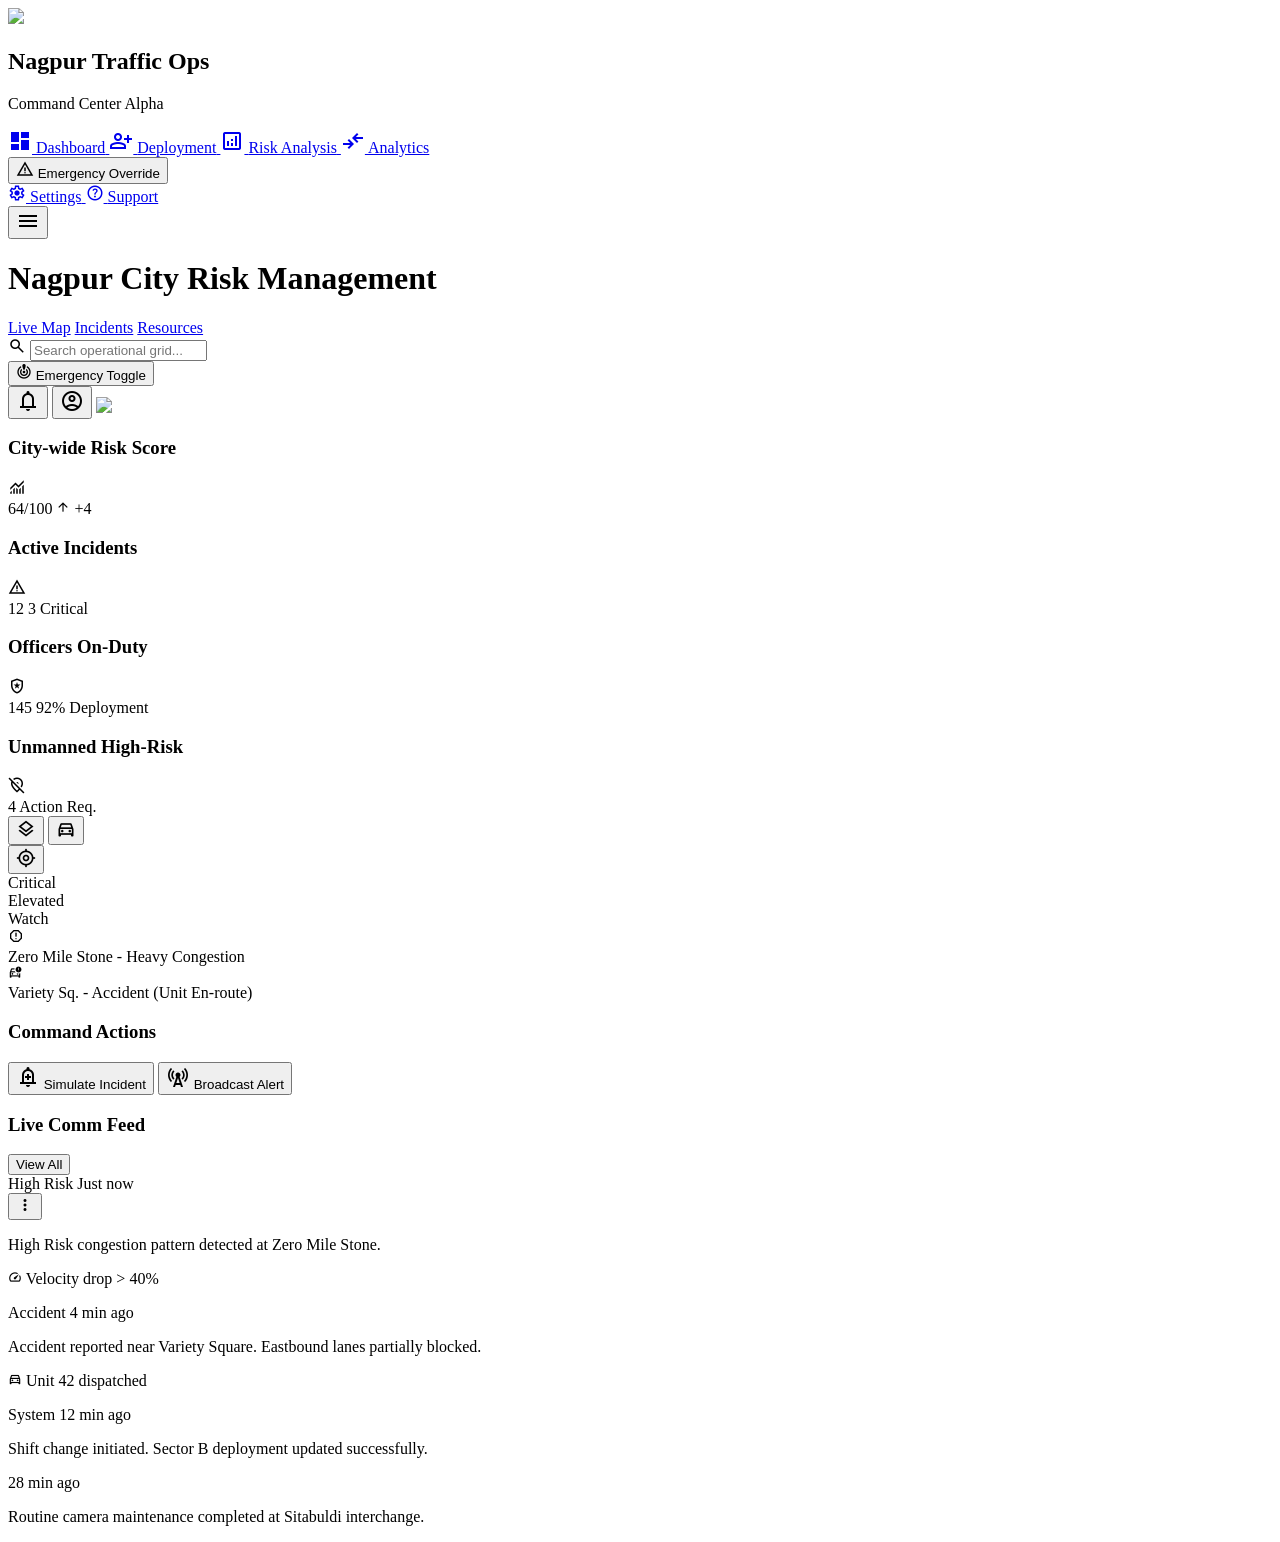
==== code.html @ 55764738 "Initial commit: modularized frontend implementation of Civic Sentinel" ====
<!DOCTYPE html>

<html lang="en"><head>
<meta charset="utf-8"/>
<meta content="width=device-width, initial-scale=1.0" name="viewport"/>
<title>Nagpur Traffic Ops Command Center</title>
<!-- Material Symbols -->
<link href="https://fonts.googleapis.com/css2?family=Material+Symbols+Outlined:wght,FILL@100..700,0..1&amp;display=swap" rel="stylesheet"/>
<!-- Google Fonts: Inter -->
<link href="https://fonts.googleapis.com" rel="preconnect"/>
<link crossorigin="" href="https://fonts.gstatic.com" rel="preconnect"/>
<link href="https://fonts.googleapis.com/css2?family=Inter:wght@400;500;600;700&amp;display=swap" rel="stylesheet"/>
<link href="https://fonts.googleapis.com/css2?family=Material+Symbols+Outlined:wght,FILL@100..700,0..1&amp;display=swap" rel="stylesheet"/>
<!-- Tailwind CSS Setup -->
<script src="https://cdn.tailwindcss.com?plugins=forms,container-queries"></script>
<script id="tailwind-config">
        tailwind.config = {
            darkMode: "class",
            theme: {
                extend: {
                    "colors": {
                        "on-primary-fixed-variant": "#2e476f",
                        "tertiary-fixed": "#ffdbca",
                        "surface": "#f8f9ff",
                        "on-tertiary-fixed-variant": "#773200",
                        "secondary-fixed-dim": "#88d982",
                        "tertiary": "#3c1600",
                        "inverse-surface": "#213145",
                        "surface-bright": "#f8f9ff",
                        "on-primary": "#ffffff",
                        "inverse-on-surface": "#eaf1ff",
                        "primary-fixed": "#d6e3ff",
                        "secondary": "#1b6d24",
                        "on-primary-container": "#87a0cd",
                        "primary-fixed-dim": "#aec7f7",
                        "surface-container-highest": "#d3e4fe",
                        "tertiary-fixed-dim": "#ffb68f",
                        "on-tertiary-container": "#ff7816",
                        "error": "#ba1a1a",
                        "on-secondary": "#ffffff",
                        "on-error": "#ffffff",
                        "secondary-container": "#a0f399",
                        "on-surface-variant": "#44474e",
                        "primary": "#002046",
                        "primary-container": "#1b365d",
                        "outline": "#74777f",
                        "error-container": "#ffdad6",
                        "surface-variant": "#d3e4fe",
                        "surface-container-lowest": "#ffffff",
                        "tertiary-container": "#5d2600",
                        "on-surface": "#0b1c30",
                        "background": "#f8f9ff",
                        "inverse-primary": "#aec7f7",
                        "surface-container-low": "#eff4ff",
                        "surface-tint": "#465f88",
                        "on-error-container": "#93000a",
                        "on-tertiary-fixed": "#331200",
                        "on-primary-fixed": "#001b3d",
                        "on-secondary-fixed": "#002204",
                        "on-secondary-fixed-variant": "#005312",
                        "surface-container-high": "#dce9ff",
                        "surface-dim": "#cbdbf5",
                        "surface-container": "#e5eeff",
                        "on-secondary-container": "#217128",
                        "outline-variant": "#c4c6cf",
                        "on-background": "#0b1c30",
                        "secondary-fixed": "#a3f69c",
                        "on-tertiary": "#ffffff"
                    },
                    "borderRadius": {
                        "DEFAULT": "0.125rem",
                        "lg": "0.25rem",
                        "xl": "0.5rem",
                        "full": "0.75rem"
                    },
                    "spacing": {
                        "container-padding": "24px",
                        "gutter": "16px",
                        "unit": "4px",
                        "table-row-height": "40px",
                        "input-height": "36px"
                    },
                    "fontFamily": {
                        "body-lg": ["Inter"],
                        "label-sm": ["Inter"],
                        "body-md": ["Inter"],
                        "data-tabular": ["Inter"],
                        "headline-sm": ["Inter"],
                        "display-lg": ["Inter"],
                        "label-caps": ["Inter"],
                        "headline-md": ["Inter"]
                    },
                    "fontSize": {
                        "body-lg": ["16px", { "lineHeight": "24px", "fontWeight": "400" }],
                        "label-sm": ["11px", { "lineHeight": "14px", "fontWeight": "500" }],
                        "body-md": ["14px", { "lineHeight": "20px", "fontWeight": "400" }],
                        "data-tabular": ["13px", { "lineHeight": "18px", "fontWeight": "500" }],
                        "headline-sm": ["20px", { "lineHeight": "28px", "fontWeight": "600" }],
                        "display-lg": ["32px", { "lineHeight": "40px", "letterSpacing": "-0.02em", "fontWeight": "700" }],
                        "label-caps": ["12px", { "lineHeight": "16px", "letterSpacing": "0.05em", "fontWeight": "700" }],
                        "headline-md": ["24px", { "lineHeight": "32px", "letterSpacing": "-0.01em", "fontWeight": "600" }]
                    }
                }
            }
        }
    </script>
<style>
        /* Base Material Icon utility for accurate rendering */
        .material-symbols-outlined {
            font-variation-settings: 'FILL' 0, 'wght' 400, 'GRAD' 0, 'opsz' 24;
        }
        /* Custom map marker pulse effect */
        @keyframes pulse-ring {
            0% { transform: scale(0.8); opacity: 0.5; }
            100% { transform: scale(2); opacity: 0; }
        }
        .marker-pulse::before {
            content: '';
            position: absolute;
            inset: -8px;
            border-radius: 50%;
            background-color: inherit;
            animation: pulse-ring 2s cubic-bezier(0.215, 0.61, 0.355, 1) infinite;
            z-index: -1;
        }
    </style>
</head>
<body class="bg-background text-on-background font-body-md antialiased h-screen flex overflow-hidden">
<!-- 
        Shared Component: SideNavBar 
        Active Tab logic: "Dashboard" matches intent of Command Center Dashboard
    -->
<aside class="hidden md:flex flex-col h-screen w-[320px] shrink-0 bg-surface dark:bg-inverse-surface border-r border-outline-variant dark:border-outline transition-all duration-200 ease-in-out font-body-md text-body-md z-40 relative shadow-[1px_0_0_0_rgba(0,0,0,0.05)]">
<!-- Header -->
<div class="p-gutter border-b border-outline-variant flex items-center gap-3">
<img class="w-10 h-10 rounded-full border border-outline-variant object-cover" data-alt="A highly detailed, professional circular emblem logo for Nagpur City Police, featuring minimal modern heraldry in a crisp white and deep primary blue palette, flat modern vector style, suitable for a high-tech government application." src="https://lh3.googleusercontent.com/aida-public/[base64]"/>
<div>
<h2 class="font-headline-sm text-headline-sm font-bold text-primary dark:text-inverse-primary leading-tight">Nagpur Traffic Ops</h2>
<p class="font-label-sm text-label-sm text-on-surface-variant">Command Center Alpha</p>
</div>
</div>
<!-- Main Navigation -->
<nav class="flex-1 overflow-y-auto py-gutter flex flex-col gap-1 px-2">
<!-- Active Tab: Dashboard -->
<a class="flex items-center gap-3 px-3 py-2 rounded-lg bg-primary-container text-on-primary-container font-bold border-r-4 border-primary transition-all duration-200 ease-in-out" href="#">
<span class="material-symbols-outlined" style="font-variation-settings: 'FILL' 1;">dashboard</span>
<span>Dashboard</span>
</a>
<!-- Inactive Tabs -->
<a class="flex items-center gap-3 px-3 py-2 rounded-lg text-on-surface-variant hover:bg-surface-container-highest dark:hover:bg-primary-container transition-all duration-200 ease-in-out" href="#">
<span class="material-symbols-outlined">person_add</span>
<span>Deployment</span>
</a>
<a class="flex items-center gap-3 px-3 py-2 rounded-lg text-on-surface-variant hover:bg-surface-container-highest dark:hover:bg-primary-container transition-all duration-200 ease-in-out" href="#">
<span class="material-symbols-outlined">analytics</span>
<span>Risk Analysis</span>
</a>
<a class="flex items-center gap-3 px-3 py-2 rounded-lg text-on-surface-variant hover:bg-surface-container-highest dark:hover:bg-primary-container transition-all duration-200 ease-in-out" href="#">
<span class="material-symbols-outlined">compare_arrows</span>
<span>Analytics</span>
</a>
</nav>
<!-- Footer Area (CTA & Links) -->
<div class="p-gutter border-t border-outline-variant flex flex-col gap-4">
<!-- CTA -->
<button class="w-full bg-error text-on-error font-label-caps text-label-caps py-2 px-4 rounded-DEFAULT flex items-center justify-center gap-2 hover:bg-on-error-container transition-colors shadow-[0_4px_6px_rgba(186,26,26,0.2)]">
<span class="material-symbols-outlined" style="font-size: 18px;">warning</span>
                Emergency Override
            </button>
<!-- Footer Nav -->
<div class="flex flex-col gap-1">
<a class="flex items-center gap-3 px-3 py-1.5 rounded-lg text-on-surface-variant hover:bg-surface-container-highest dark:hover:bg-primary-container transition-colors font-body-md text-body-md" href="#">
<span class="material-symbols-outlined" style="font-size: 18px;">settings</span>
<span>Settings</span>
</a>
<a class="flex items-center gap-3 px-3 py-1.5 rounded-lg text-on-surface-variant hover:bg-surface-container-highest dark:hover:bg-primary-container transition-colors font-body-md text-body-md" href="#">
<span class="material-symbols-outlined" style="font-size: 18px;">help</span>
<span>Support</span>
</a>
</div>
</div>
</aside>
<!-- Main Content Canvas -->
<div class="flex-1 flex flex-col h-screen overflow-hidden bg-background">
<!-- 
            Shared Component: TopAppBar
            Active Tab logic: "Live Map" maps to the core feature of this dashboard screen
        -->
<header class="flex justify-between items-center h-[64px] px-gutter w-full sticky top-0 z-50 bg-surface-bright dark:bg-inverse-surface border-b border-outline-variant dark:border-outline shadow-sm shrink-0">
<!-- Brand -->
<div class="flex items-center gap-4">
<!-- Mobile menu trigger placeholder -->
<button class="md:hidden text-on-surface-variant p-2 -ml-2 rounded hover:bg-surface-container transition-colors">
<span class="material-symbols-outlined">menu</span>
</button>
<h1 class="font-headline-sm text-headline-sm font-extrabold text-primary dark:text-inverse-primary tracking-tight">Nagpur City Risk Management</h1>
</div>
<!-- Central Nav Links (Desktop) -->
<nav class="hidden md:flex items-center gap-6 font-label-caps text-label-caps h-full">
<!-- Active Link -->
<a class="text-primary font-bold border-b-2 border-primary pb-1 h-full flex items-center translate-y-[1px]" href="#">Live Map</a>
<!-- Inactive Links -->
<a class="text-on-surface-variant hover:text-primary-fixed-dim transition-colors h-full flex items-center" href="#">Incidents</a>
<a class="text-on-surface-variant hover:text-primary-fixed-dim transition-colors h-full flex items-center" href="#">Resources</a>
</nav>
<!-- Trailing Actions -->
<div class="flex items-center gap-3 font-label-caps text-label-caps">
<!-- Search (on_right logic via position) -->
<div class="relative hidden lg:block">
<span class="material-symbols-outlined absolute left-2 top-1/2 -translate-y-1/2 text-outline text-sm" style="font-size: 18px;">search</span>
<input class="bg-surface border border-outline-variant rounded-DEFAULT pl-8 pr-3 py-1.5 text-body-md h-[32px] focus:ring-2 focus:ring-primary focus:ring-offset-1 focus:border-primary focus:outline-none w-[200px] transition-all placeholder:text-outline" placeholder="Search operational grid..." type="text"/>
</div>
<!-- Trailing Primary Action -->
<button class="hidden sm:flex items-center gap-1.5 bg-primary text-on-primary px-3 py-1.5 rounded-DEFAULT scale-95 active:scale-90 transition-transform font-bold">
<span class="material-symbols-outlined" style="font-size: 16px;">crisis_alert</span>
                    Emergency Toggle
                </button>
<div class="w-px h-6 bg-outline-variant mx-1 hidden sm:block"></div>
<!-- Icon Actions -->
<button class="text-on-surface-variant hover:text-primary-fixed-dim transition-colors p-1.5 rounded-full hover:bg-surface-container relative">
<span class="material-symbols-outlined">notifications</span>
<span class="absolute top-1.5 right-1.5 w-2 h-2 bg-error rounded-full border border-surface-bright"></span>
</button>
<button class="text-on-surface-variant hover:text-primary-fixed-dim transition-colors p-1.5 rounded-full hover:bg-surface-container">
<span class="material-symbols-outlined">account_circle</span>
</button>
<!-- Profile -->
<img class="w-8 h-8 rounded-full border border-outline object-cover ml-1 hidden sm:block cursor-pointer" data-alt="A small, professional headshot photo of a high-ranking Indian traffic police administrator in a crisp uniform against a neutral bright modern background, high key lighting." src="https://lh3.googleusercontent.com/aida-public/[base64]"/>
</div>
</header>
<!-- Dashboard Workspace (Scrollable) -->
<main class="flex-1 overflow-y-auto p-container-padding">
<div class="max-w-[1600px] mx-auto flex flex-col gap-container-padding">
<!-- KPI Row -->
<section class="grid grid-cols-1 md:grid-cols-2 lg:grid-cols-4 gap-gutter">
<!-- KPI 1 -->
<div class="bg-surface-container-lowest border border-outline-variant rounded-lg p-gutter shadow-[0_2px_4px_rgba(0,0,0,0.02)] flex flex-col justify-between h-[110px]">
<div class="flex justify-between items-start">
<h3 class="font-label-sm text-label-sm text-on-surface-variant uppercase tracking-wider">City-wide Risk Score</h3>
<span class="material-symbols-outlined text-tertiary-container" style="font-size: 18px;">monitoring</span>
</div>
<div class="flex items-end justify-between">
<span class="font-display-lg text-display-lg text-on-surface">64<span class="text-headline-md text-outline">/100</span></span>
<span class="bg-tertiary-fixed text-on-tertiary-fixed-variant font-data-tabular text-data-tabular px-2 py-0.5 rounded-DEFAULT flex items-center gap-1">
<span class="material-symbols-outlined" style="font-size: 14px;">arrow_upward</span> +4
                            </span>
</div>
</div>
<!-- KPI 2 -->
<div class="bg-surface-container-lowest border border-outline-variant rounded-lg p-gutter shadow-[0_2px_4px_rgba(0,0,0,0.02)] flex flex-col justify-between h-[110px]">
<div class="flex justify-between items-start">
<h3 class="font-label-sm text-label-sm text-on-surface-variant uppercase tracking-wider">Active Incidents</h3>
<span class="material-symbols-outlined text-error" style="font-size: 18px;">warning_amber</span>
</div>
<div class="flex items-end justify-between">
<span class="font-display-lg text-display-lg text-on-surface">12</span>
<span class="bg-error-container text-on-error-container font-data-tabular text-data-tabular px-2 py-0.5 rounded-DEFAULT font-bold">
                                3 Critical
                            </span>
</div>
</div>
<!-- KPI 3 -->
<div class="bg-surface-container-lowest border border-outline-variant rounded-lg p-gutter shadow-[0_2px_4px_rgba(0,0,0,0.02)] flex flex-col justify-between h-[110px]">
<div class="flex justify-between items-start">
<h3 class="font-label-sm text-label-sm text-on-surface-variant uppercase tracking-wider">Officers On-Duty</h3>
<span class="material-symbols-outlined text-secondary" style="font-size: 18px;">local_police</span>
</div>
<div class="flex items-end justify-between">
<span class="font-display-lg text-display-lg text-on-surface">145</span>
<span class="text-on-surface-variant font-data-tabular text-data-tabular">
                                92% Deployment
                            </span>
</div>
</div>
<!-- KPI 4 -->
<div class="bg-surface-container-lowest border border-outline-variant rounded-lg p-gutter shadow-[0_2px_4px_rgba(0,0,0,0.02)] flex flex-col justify-between h-[110px]">
<div class="flex justify-between items-start">
<h3 class="font-label-sm text-label-sm text-on-surface-variant uppercase tracking-wider">Unmanned High-Risk</h3>
<span class="material-symbols-outlined text-outline" style="font-size: 18px;">location_off</span>
</div>
<div class="flex items-end justify-between">
<span class="font-display-lg text-display-lg text-on-surface">4</span>
<span class="text-error font-data-tabular text-data-tabular flex items-center gap-1">
<span class="w-2 h-2 rounded-full bg-error animate-pulse"></span> Action Req.
                            </span>
</div>
</div>
</section>
<!-- Main Grid Layout -->
<div class="grid grid-cols-1 lg:grid-cols-12 gap-gutter h-[calc(100vh-280px)] min-h-[600px]">
<!-- Map Center Canvas (Spans 8 cols on large screens) -->
<section class="lg:col-span-8 bg-surface-container-lowest border border-outline-variant rounded-lg shadow-[0_2px_4px_rgba(0,0,0,0.02)] overflow-hidden relative flex flex-col">
<!-- Map Toolbar -->
<div class="absolute top-4 left-4 right-4 z-10 flex justify-between pointer-events-none">
<div class="bg-surface-container-lowest/90 backdrop-blur-sm border border-outline-variant rounded-DEFAULT shadow-sm p-1 flex gap-1 pointer-events-auto h-fit">
<button class="p-1.5 rounded bg-surface-container-highest text-on-surface hover:bg-surface-variant transition-colors" title="Heatmap Layer">
<span class="material-symbols-outlined" style="font-size: 20px;">layers</span>
</button>
<button class="p-1.5 rounded text-on-surface-variant hover:bg-surface-container transition-colors" title="Unit Layer">
<span class="material-symbols-outlined" style="font-size: 20px;">directions_car</span>
</button>
<div class="w-px bg-outline-variant mx-1 my-1"></div>
<button class="p-1.5 rounded text-on-surface-variant hover:bg-surface-container transition-colors" title="Recenter">
<span class="material-symbols-outlined" style="font-size: 20px;">my_location</span>
</button>
</div>
<!-- Map Legend Overlay -->
<div class="bg-surface-container-lowest/90 backdrop-blur-sm border border-outline-variant rounded-DEFAULT shadow-sm p-2 px-3 pointer-events-auto h-fit font-label-sm text-label-sm flex gap-4">
<div class="flex items-center gap-2"><div class="w-3 h-3 rounded bg-error"></div> Critical</div>
<div class="flex items-center gap-2"><div class="w-3 h-3 rounded bg-tertiary-container"></div> Elevated</div>
<div class="flex items-center gap-2"><div class="w-3 h-3 rounded bg-[#facc15]"></div> Watch</div>
</div>
</div>
<!-- Map Placeholder -->
<div class="w-full h-full bg-surface-variant relative" data-alt="A high-contrast, minimalist cartographic UI map rendering of Nagpur city layout. The map uses a very light white and pale blue professional aesthetic. It shows major arterial roads and city blocks clearly. The styling is flat, digital, data-viz oriented, suitable for a traffic command center backdrop without heavy satellite imagery textures." data-location="Nagpur, India" style="background-image: url('https://lh3.googleusercontent.com/aida-public/[base64]'); background-size: cover; background-position: center;">
<!-- Simulated Heatmap Clusters / Markers -->
<!-- Zero Mile Stone Incident (Critical) -->
<div class="absolute top-[40%] left-[45%] flex flex-col items-center group cursor-pointer pointer-events-auto z-20">
<div class="bg-error w-8 h-8 rounded-full flex items-center justify-center text-on-error shadow-[0_4px_8px_rgba(186,26,26,0.3)] marker-pulse relative border-2 border-white transform transition-transform group-hover:scale-125">
<span class="material-symbols-outlined" style="font-size: 16px;">report</span>
</div>
<div class="mt-2 bg-surface border border-outline-variant px-2 py-1 rounded shadow-sm opacity-0 group-hover:opacity-100 transition-opacity whitespace-nowrap font-label-sm text-label-sm text-on-surface pointer-events-none">
                                    Zero Mile Stone - Heavy Congestion
                                </div>
</div>
<!-- Variety Square Incident (Elevated) -->
<div class="absolute top-[55%] left-[60%] flex flex-col items-center group cursor-pointer pointer-events-auto z-20">
<div class="bg-tertiary-container w-6 h-6 rounded-full flex items-center justify-center text-on-tertiary shadow-sm relative border-2 border-white transform transition-transform group-hover:scale-125">
<span class="material-symbols-outlined" style="font-size: 14px;">car_crash</span>
</div>
<div class="mt-2 bg-surface border border-outline-variant px-2 py-1 rounded shadow-sm opacity-0 group-hover:opacity-100 transition-opacity whitespace-nowrap font-label-sm text-label-sm text-on-surface pointer-events-none">
                                    Variety Sq. - Accident (Unit En-route)
                                </div>
</div>
<!-- Standard Unit Marker -->
<div class="absolute top-[30%] left-[65%] flex flex-col items-center group cursor-pointer pointer-events-auto z-10">
<div class="bg-primary w-5 h-5 rounded-full flex items-center justify-center text-on-primary shadow-sm border border-white transform transition-transform group-hover:scale-110"></div>
</div>
</div>
</section>
<!-- Right Sidebar: Alerts & Actions (Spans 4 cols) -->
<section class="lg:col-span-4 flex flex-col gap-gutter h-full">
<!-- Quick Actions Card -->
<div class="bg-surface-container-lowest border border-outline-variant rounded-lg p-gutter shadow-[0_2px_4px_rgba(0,0,0,0.02)] shrink-0">
<h3 class="font-headline-sm text-headline-sm text-on-surface mb-4">Command Actions</h3>
<div class="grid grid-cols-2 gap-3">
<button class="bg-surface border border-outline-variant hover:border-primary hover:bg-surface-container-highest text-on-surface transition-all rounded-DEFAULT py-2 px-3 flex flex-col items-center justify-center gap-2 text-center h-[80px]">
<span class="material-symbols-outlined text-primary">add_alert</span>
<span class="font-label-caps text-label-caps">Simulate Incident</span>
</button>
<button class="bg-primary text-on-primary hover:bg-primary-container hover:shadow-sm transition-all rounded-DEFAULT py-2 px-3 flex flex-col items-center justify-center gap-2 text-center h-[80px]">
<span class="material-symbols-outlined">cell_tower</span>
<span class="font-label-caps text-label-caps">Broadcast Alert</span>
</button>
</div>
</div>
<!-- Recent Alerts List -->
<div class="bg-surface-container-lowest border border-outline-variant rounded-lg flex flex-col flex-1 shadow-[0_2px_4px_rgba(0,0,0,0.02)] overflow-hidden">
<div class="p-4 border-b border-outline-variant flex justify-between items-center bg-surface-bright shrink-0">
<h3 class="font-headline-sm text-headline-sm text-on-surface">Live Comm Feed</h3>
<button class="text-primary font-label-caps text-label-caps hover:underline">View All</button>
</div>
<div class="flex-1 overflow-y-auto p-0 m-0 list-none divide-y divide-outline-variant">
<!-- Alert Item 1 (Critical) -->
<div class="p-4 hover:bg-surface-container-low transition-colors cursor-pointer border-l-4 border-l-error">
<div class="flex justify-between items-start mb-1">
<div class="flex items-center gap-2">
<span class="bg-error-container text-on-error-container font-label-sm text-label-sm px-1.5 py-0.5 rounded uppercase tracking-wide">High Risk</span>
<span class="font-label-sm text-label-sm text-outline">Just now</span>
</div>
<button class="text-outline hover:text-primary transition-colors"><span class="material-symbols-outlined" style="font-size: 18px;">more_vert</span></button>
</div>
<p class="font-body-md text-body-md font-medium text-on-surface leading-snug">High Risk congestion pattern detected at <span class="font-bold">Zero Mile Stone</span>.</p>
<p class="font-data-tabular text-data-tabular text-on-surface-variant mt-2 flex items-center gap-1">
<span class="material-symbols-outlined" style="font-size: 14px;">speed</span> Velocity drop &gt; 40%
                                    </p>
</div>
<!-- Alert Item 2 (Elevated) -->
<div class="p-4 hover:bg-surface-container-low transition-colors cursor-pointer border-l-4 border-l-tertiary-container">
<div class="flex justify-between items-start mb-1">
<div class="flex items-center gap-2">
<span class="bg-tertiary-fixed text-on-tertiary-fixed-variant font-label-sm text-label-sm px-1.5 py-0.5 rounded uppercase tracking-wide">Accident</span>
<span class="font-label-sm text-label-sm text-outline">4 min ago</span>
</div>
</div>
<p class="font-body-md text-body-md font-medium text-on-surface leading-snug">Accident reported near <span class="font-bold">Variety Square</span>. Eastbound lanes partially blocked.</p>
<p class="font-data-tabular text-data-tabular text-on-surface-variant mt-2 flex items-center gap-1">
<span class="material-symbols-outlined" style="font-size: 14px;">directions_car</span> Unit 42 dispatched
                                    </p>
</div>
<!-- Alert Item 3 (System) -->
<div class="p-4 hover:bg-surface-container-low transition-colors cursor-pointer border-l-4 border-l-primary">
<div class="flex justify-between items-start mb-1">
<div class="flex items-center gap-2">
<span class="bg-surface-container-highest text-on-surface font-label-sm text-label-sm px-1.5 py-0.5 rounded uppercase tracking-wide">System</span>
<span class="font-label-sm text-label-sm text-outline">12 min ago</span>
</div>
</div>
<p class="font-body-md text-body-md text-on-surface leading-snug">Shift change initiated. Sector B deployment updated successfully.</p>
</div>
<!-- Alert Item 4 (Low) -->
<div class="p-4 hover:bg-surface-container-low transition-colors cursor-pointer border-l-4 border-l-transparent">
<div class="flex justify-between items-start mb-1">
<div class="flex items-center gap-2">
<span class="font-label-sm text-label-sm text-outline">28 min ago</span>
</div>
</div>
<p class="font-body-md text-body-md text-on-surface-variant leading-snug">Routine camera maintenance completed at Sitabuldi interchange.</p>
</div>
</div>
</div>
</section>
</div>
</div>
</main>
</div>
</body></html>
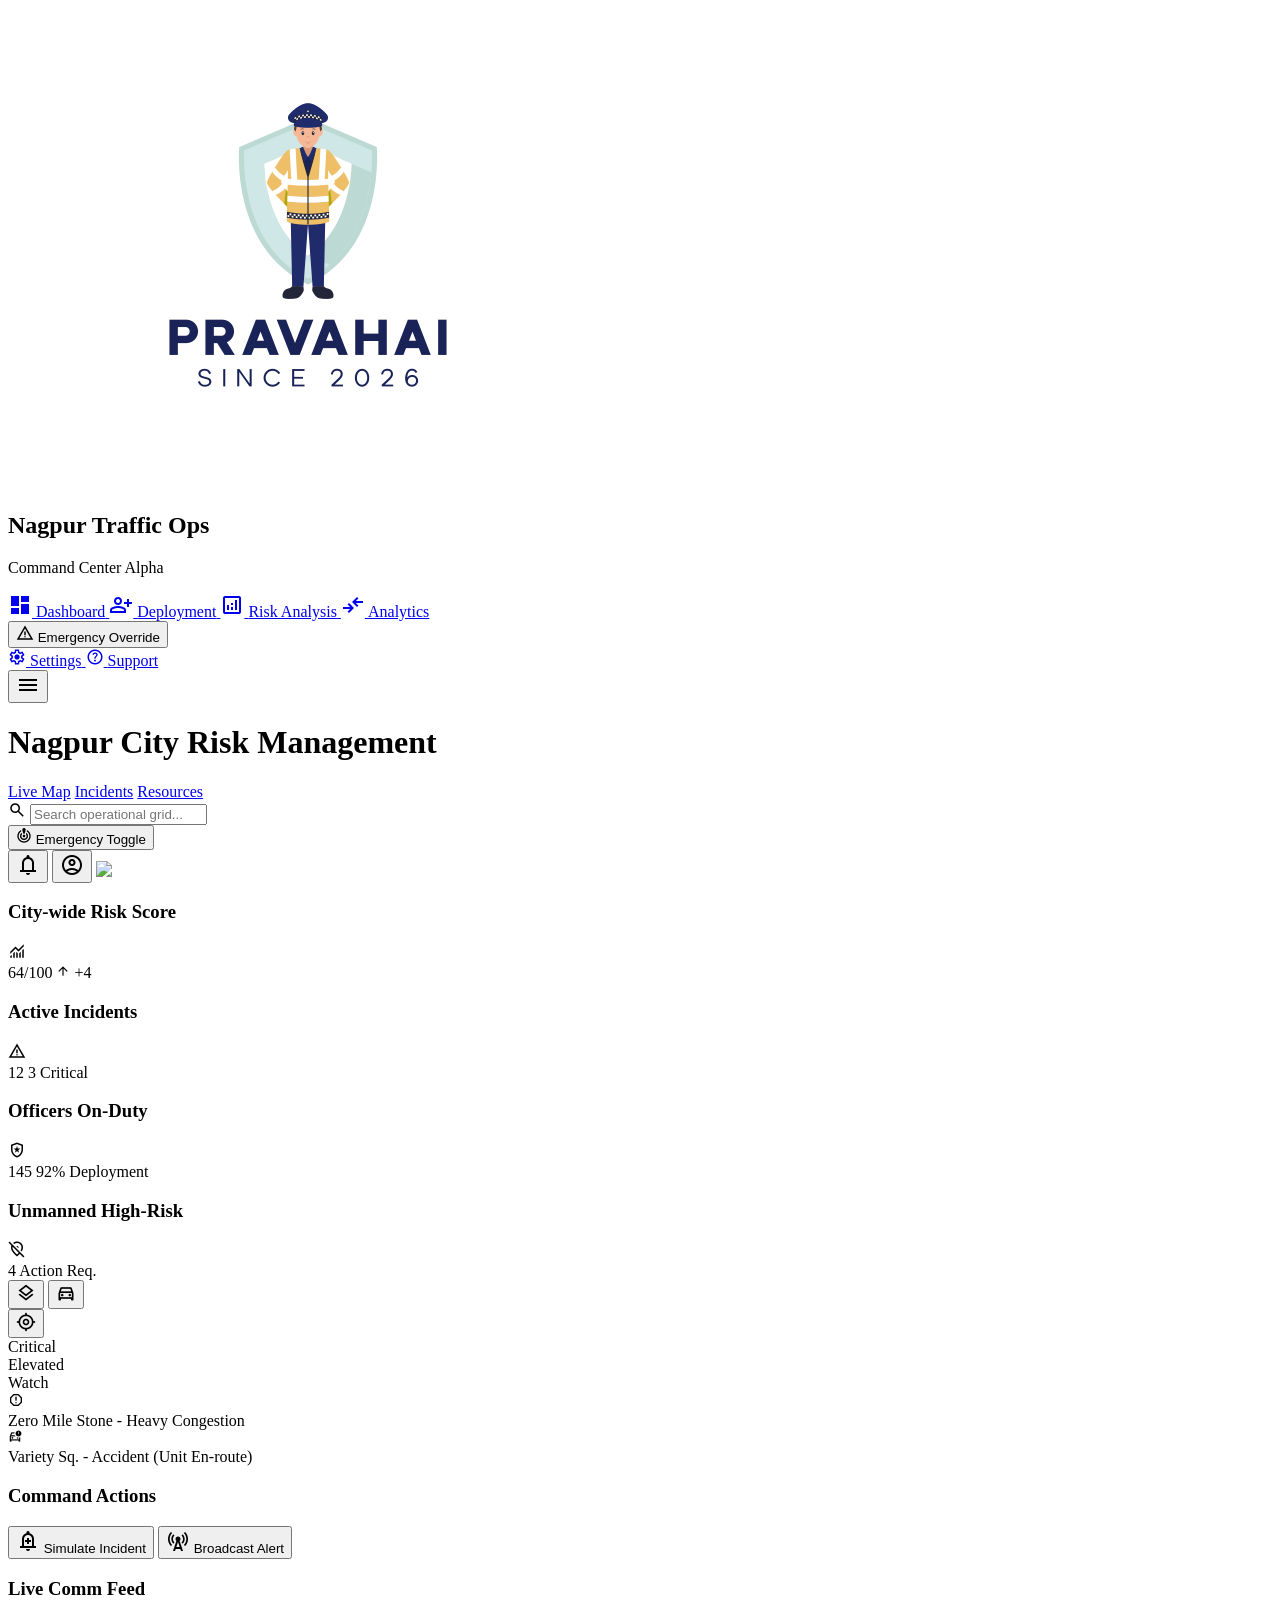
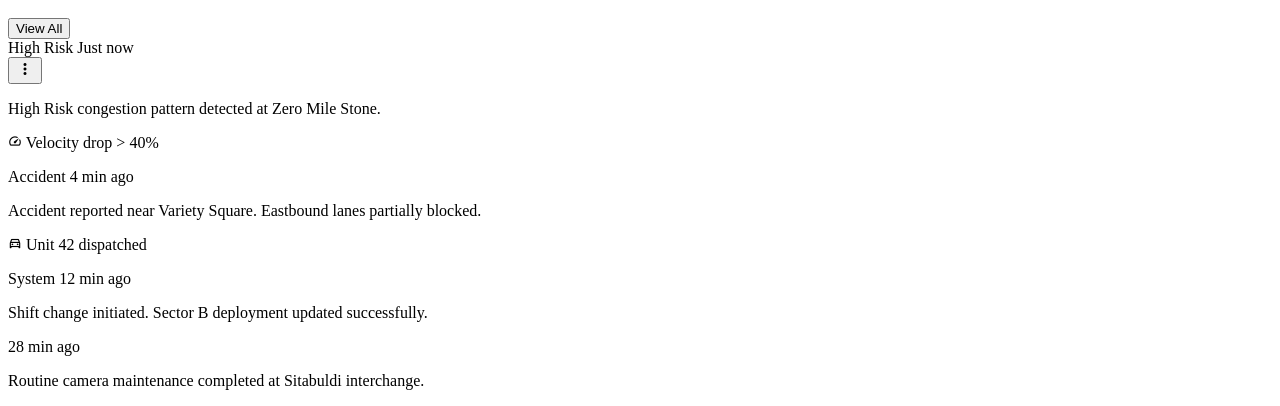
==== commit 4b0f6b48: "feat: auto-assignment algorithm for backup/incidents + logo update - Add backup auto-assignment serv" ====
--- a/code.html
+++ b/code.html
@@ -133,7 +133,7 @@
 <aside class="hidden md:flex flex-col h-screen w-[320px] shrink-0 bg-surface dark:bg-inverse-surface border-r border-outline-variant dark:border-outline transition-all duration-200 ease-in-out font-body-md text-body-md z-40 relative shadow-[1px_0_0_0_rgba(0,0,0,0.05)]">
 <!-- Header -->
 <div class="p-gutter border-b border-outline-variant flex items-center gap-3">
-<img class="w-10 h-10 rounded-full border border-outline-variant object-cover" data-alt="A highly detailed, professional circular emblem logo for Nagpur City Police, featuring minimal modern heraldry in a crisp white and deep primary blue palette, flat modern vector style, suitable for a high-tech government application." src="https://lh3.googleusercontent.com/aida-public/[base64]"/>
+<img class="w-10 h-10 rounded-full border border-outline-variant object-cover" data-alt="A highly detailed, professional circular emblem logo for Nagpur City Police, featuring minimal modern heraldry in a crisp white and deep primary blue palette, flat modern vector style, suitable for a high-tech government application." src="logo.png"/>
 <div>
 <h2 class="font-headline-sm text-headline-sm font-bold text-primary dark:text-inverse-primary leading-tight">Nagpur Traffic Ops</h2>
 <p class="font-label-sm text-label-sm text-on-surface-variant">Command Center Alpha</p>
